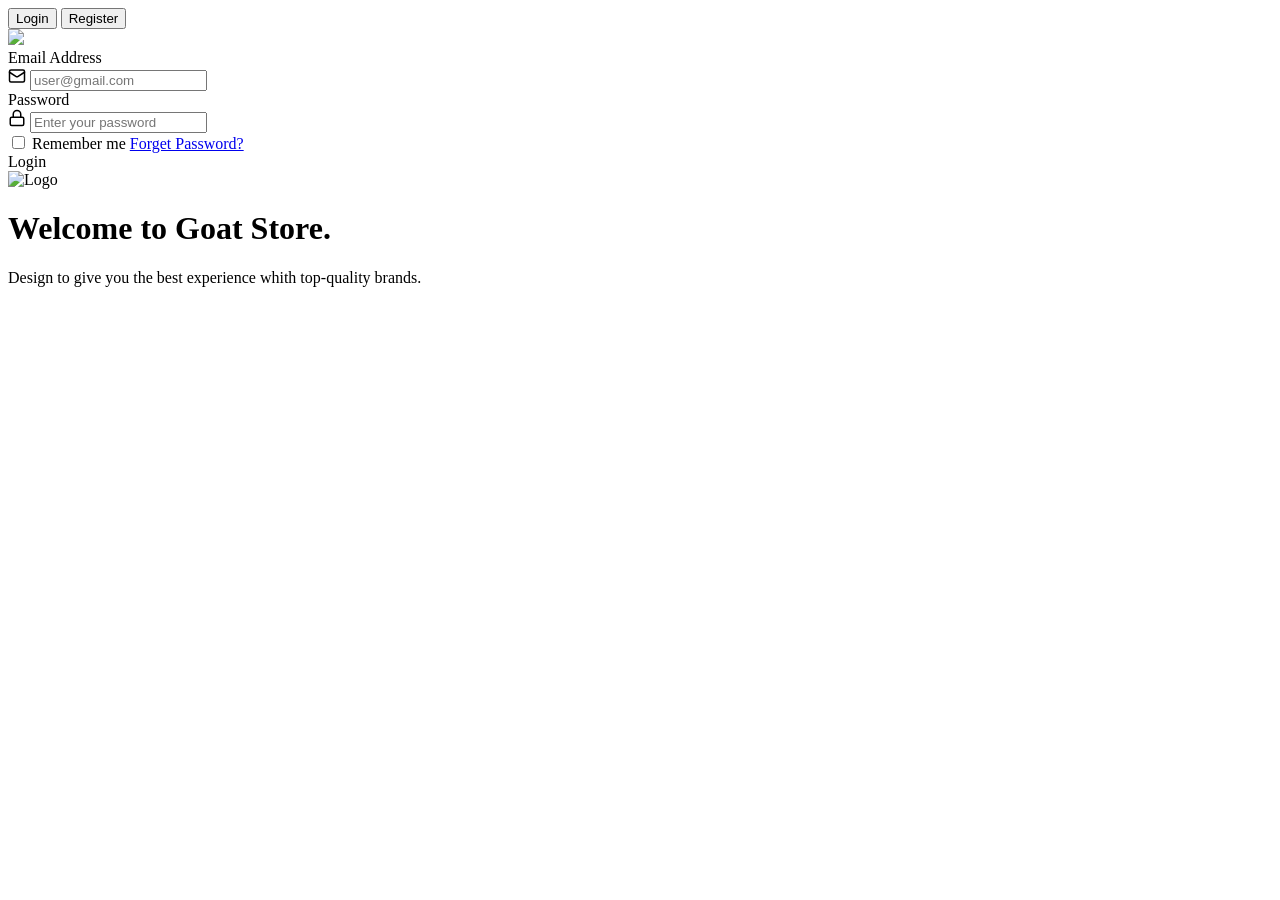
==== login.html @ 628f3836 "Add files via upload" ====
<!DOCTYPE html>
<html lang="en">
<head>
    <meta charset="UTF-8">
    
    <title>Login</title>
    <link rel="stylesheet" href="css/login.css">

</head>
<body>
    <div class="parent">
        <div class="div1">
            <div class="toggle-container">
                <!-- الطبقة المتحركة خلف الأزرار -->
                <div class="toggle-slider"></div>

                <!-- الأزرار -->
                <button class="toggle-btn active" onclick="switchTab(this, 'login')">Login</button>
                <button class="toggle-btn" onclick="switchTab(this, 'register')">Register</button>
            </div>
            <div class="div-logo-white">
                <img src="./img/Gemini_Generated_Image_jregpmjregpmjreg-removebg-preview.png" class="logo-white">
            </div>
            
            <div class="input-field" id="input-email">
                <label for="email">Email Address</label>
                <div class="input-wrapper">
                    <svg class="input-icon" xmlns="http://www.w3.org/2000/svg" width="18" height="18" viewBox="0 0 24 24" fill="none" stroke="currentColor" stroke-width="2" stroke-linecap="round" stroke-linejoin="round"><rect width="20" height="16" x="2" y="4" rx="2"/><path d="m22 7-8.97 5.7a1.94 1.94 0 0 1-2.06 0L2 7"/></svg>
                    <input type="email" id="email" placeholder="user@gmail.com" />
                </div>
            </div>

            <div class="input-field">
                <label for="password">Password</label>
                <div class="input-wrapper">
                    <svg class="input-icon" xmlns="http://www.w3.org/2000/svg" width="18" height="18" viewBox="0 0 24 24" fill="none" stroke="currentColor" stroke-width="2" stroke-linecap="round" stroke-linejoin="round"><rect width="18" height="11" x="3" y="11" rx="2" ry="2"/><path d="M7 11V7a5 5 0 0 1 10 0v4"/></svg>
                    <input type="password" id="password" placeholder="Enter your password" />
                </div>
            </div>
            
            <div class="remember-forget">
                <label class="custom-checkbox">
                    <input type="checkbox" id="remember">
                    <span class="checkmark"></span>
                    <span class="label-text">Remember me</span>
                </label>
                <a href="#" class="forget-link">Forget Password?</a>
            </div>
            <div class="dev">
                Login
            </div>
            
            


        </div>
        <div class="div2">
            <img src="./img/download.png" alt="Logo" class="logo">
            <h1 class="welcome-text">
                Welcome to Goat Store.
            </h1>
            <p class="description-text">
                Design to give you the best experience whith top-quality brands.
            </p>
            

        </div>
    </div>
    <script src="CSS/login.js"></script>
</body>
</html>
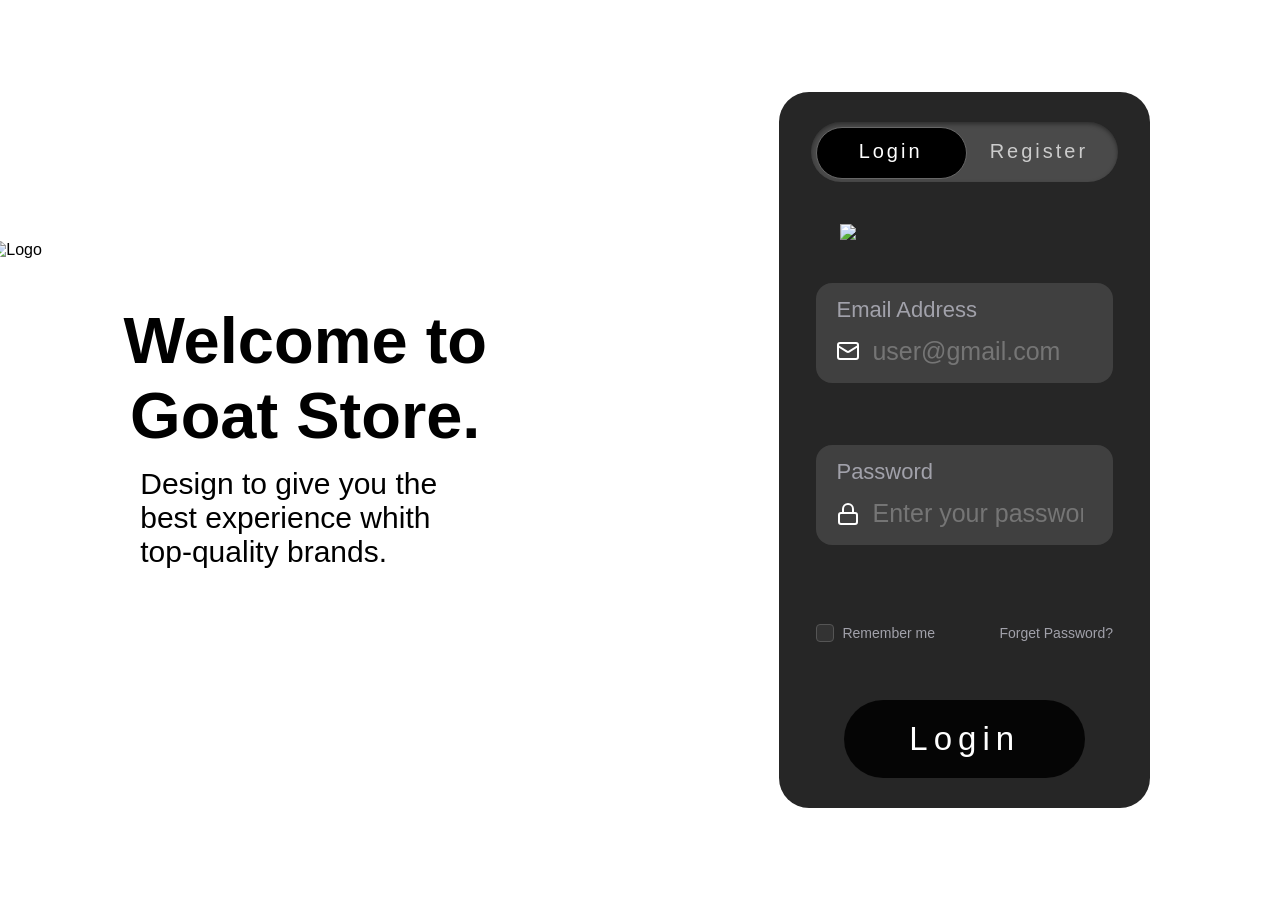
==== commit bd7e2a63: "Implement CSS styles for login page Added CSS styles for layout and design enhancements." ====
--- a/login.html
+++ b/login.html
@@ -1,71 +1,460 @@
-<!DOCTYPE html>
-<html lang="en">
-<head>
-    <meta charset="UTF-8">
-    
-    <title>Login</title>
-    <link rel="stylesheet" href="css/login.css">
-
-</head>
-<body>
-    <div class="parent">
-        <div class="div1">
-            <div class="toggle-container">
-                <!-- الطبقة المتحركة خلف الأزرار -->
-                <div class="toggle-slider"></div>
-
-                <!-- الأزرار -->
-                <button class="toggle-btn active" onclick="switchTab(this, 'login')">Login</button>
-                <button class="toggle-btn" onclick="switchTab(this, 'register')">Register</button>
-            </div>
-            <div class="div-logo-white">
-                <img src="./img/Gemini_Generated_Image_jregpmjregpmjreg-removebg-preview.png" class="logo-white">
-            </div>
-            
-            <div class="input-field" id="input-email">
-                <label for="email">Email Address</label>
-                <div class="input-wrapper">
-                    <svg class="input-icon" xmlns="http://www.w3.org/2000/svg" width="18" height="18" viewBox="0 0 24 24" fill="none" stroke="currentColor" stroke-width="2" stroke-linecap="round" stroke-linejoin="round"><rect width="20" height="16" x="2" y="4" rx="2"/><path d="m22 7-8.97 5.7a1.94 1.94 0 0 1-2.06 0L2 7"/></svg>
-                    <input type="email" id="email" placeholder="user@gmail.com" />
-                </div>
-            </div>
-
-            <div class="input-field">
-                <label for="password">Password</label>
-                <div class="input-wrapper">
-                    <svg class="input-icon" xmlns="http://www.w3.org/2000/svg" width="18" height="18" viewBox="0 0 24 24" fill="none" stroke="currentColor" stroke-width="2" stroke-linecap="round" stroke-linejoin="round"><rect width="18" height="11" x="3" y="11" rx="2" ry="2"/><path d="M7 11V7a5 5 0 0 1 10 0v4"/></svg>
-                    <input type="password" id="password" placeholder="Enter your password" />
-                </div>
-            </div>
-            
-            <div class="remember-forget">
-                <label class="custom-checkbox">
-                    <input type="checkbox" id="remember">
-                    <span class="checkmark"></span>
-                    <span class="label-text">Remember me</span>
-                </label>
-                <a href="#" class="forget-link">Forget Password?</a>
-            </div>
-            <div class="dev">
-                Login
-            </div>
-            
-            
-
-
-        </div>
-        <div class="div2">
-            <img src="./img/download.png" alt="Logo" class="logo">
-            <h1 class="welcome-text">
-                Welcome to Goat Store.
-            </h1>
-            <p class="description-text">
-                Design to give you the best experience whith top-quality brands.
-            </p>
-            
-
-        </div>
-    </div>
-    <script src="CSS/login.js"></script>
-</body>
-</html>+<!DOCTYPE html>
+<html lang="en">
+<head>
+    <meta charset="UTF-8">
+    
+    <title>Login</title>
+    <style>
+        body {
+    background-size: cover;
+    background-color: #ffffff;
+    margin: 0;
+    min-height: 100vh;
+    position: relative;
+    font-family: 'Inter', sans-serif;
+    overflow: hidden;
+}
+
+body::before {
+    content: "";
+    position: fixed;
+    inset: 0;
+    
+    background-image:
+    linear-gradient(
+            to right,
+            transparent 0%,
+            rgba(0, 0, 0, 0.2) 40%,
+            rgba(0, 0, 0, 0.95) 100%
+        ),
+        radial-gradient(
+            ellipse at center,
+            transparent 30%,
+            rgba(0, 0, 0, 0.8) 100%
+        ),
+    
+    
+
+    
+    
+}
+
+.parent {
+    display: grid;
+    grid-template-columns: repeat(10, 1fr);
+    grid-template-rows: repeat(10, 1fr);
+    gap: 19px;
+    width: 100%;
+    min-height: 100vh;
+}
+    
+
+
+.div2 {
+    grid-column: span 3 / span 3;
+    grid-row: span 8 / span 8;
+    grid-column-start: 2;
+    grid-row-start: 2;
+    display: flex;
+    justify-content: center;
+    align-items: center;
+    flex-direction: column;
+    gap: 0;
+}
+
+.logo{
+    width: 650px;
+}
+.welcome-text{
+    color: rgb(0, 0, 0);
+    font-size: 65px;
+    
+    text-align: center;
+    transform: translateX(-10px);
+    
+}
+.description-text{
+    
+    color: rgb(0, 0, 0);
+    font-size: 30px;
+    text-align: center;
+    width: 350px;
+    overflow-wrap: break-word;
+    transform: translateY(-60px);
+    text-align: left;
+}
+
+
+.div1 {
+    grid-column: span 3 / span 3;
+    grid-row: span 8 / span 8;
+    grid-column-start: 7;
+    grid-row-start: 2;
+    background-color: rgba(0, 0, 0, 0.851);
+    border-radius: 30px;
+    display: flex;
+    flex-direction: column;
+    justify-content: space-between;
+    align-items: space-evenly;
+    padding: 30px 0;        /* يمنع التلامس من فوق وتحت */
+    width: 100%;
+}
+
+.toggle-container {
+    position: relative;
+    display: flex;
+    background-size: cover;
+    background-color: #4a4a4a; /* اللون الرمادي للحاوية */
+    border-radius: 50px;       /* تجعل الحواف دائرية بالكامل (Pill Shape) */
+    padding: 5px;
+    width: 80%;               /* تجعل العرض مريب ومستجيب مع الحاوية */
+    max-width: 390px;         /* تمنع الحاوية من التمدد بشكل مبالغ فيه في الشاشات الكبيرة */
+    height: 50px;
+    box-shadow: inset 0 2px 4px rgba(0, 0, 0, 0.4);
+    margin-inline: auto;
+    overflow: hidden;         /* تم إضافة الفاصلة المنقوطة ناقصة ؛ */
+}
+.toggle-container::before {
+    content: '';
+    position: absolute;
+    top: 0;
+    left: 0;
+    right: 0;
+    bottom: 0;
+  /* بنستخدم الـ CSS Variables اللي ه نتحكم فيها بالـ JS */
+    background: radial-gradient(circle 80px at var(--x, 50%) var(--y, 50%),
+        rgba(138, 138, 138, 0.25),
+      /* لون الإضاءة البرتقالي الدافئ */
+        transparent 80%);
+    opacity: 0;
+    transition: opacity 0.3s ease;
+}
+.toggle-container:hover {
+    color: #ffffff;
+  /* النص ينور بالبرتقالي */
+    border-color: #9a9a9a;
+  /* الحواف تنور */
+}
+
+.toggle-container:hover::before {
+    opacity: 1;
+  /* الإضاءة تظهر */
+}
+
+/* الزر الأسود الداخلي المحدّد (Slider) */
+.toggle-slider {
+    position: absolute;
+    top: 5px;
+    left: 5px;
+    width: calc(50% - 5px);
+    height: calc(100% - 10px);
+    background-color: #000000;
+    border-radius: 50px;
+    border: 1px solid #666;
+    transition: transform 0.3s cubic-bezier(0.4, 0, 0.2, 1);
+    z-index: 1;
+    pointer-events: none;
+    
+}
+
+/* تنسيق النصوص/الأزرار */
+.toggle-btn {
+    flex: 1;
+    background: none;
+    border: none;
+    color: #ccc;
+    font-size: 20px;
+    font-weight: 500;
+    padding: 10px 0;
+    cursor: pointer;
+    z-index: 1; /* عشان الكلام يظهر فوق الزر الأسود */
+    transition: color 0.3s ease;
+    
+    letter-spacing: 3px;
+}
+
+/* لون النص لما يكون مفعّل */
+.toggle-btn.active {
+    color: #ffffff;
+}
+.dev{
+    position: relative;
+    display: flex;
+    flex-direction: column;
+    justify-content: center;
+    align-items: center;
+    letter-spacing: 6px;
+    border-radius: 50px;
+    background-color: rgba(0, 0, 0, 0.851);
+    padding: 20px;
+    width: 65%;
+    color: #ffffff;
+    font-size: 33px;
+    margin: 0 auto; 
+    box-sizing: border-box;
+    cursor: pointer;
+}
+.dev::before{
+    content: '';
+    position: absolute;
+    top: 0;
+    left: 0;
+    right: 0;
+    bottom: 0;
+    opacity: 0;
+    transition: opacity 0.3s ease;
+    background: radial-gradient(circle 80px at var(--x, 50%) var(--y, 50%),
+        rgba(208, 208, 208, 0.25),
+        transparent 80%);
+    border-radius: 50px;
+}
+.dev:hover{
+    color: #ffffff;
+
+    border-color: #9a9a9a;
+}
+.dev:hover::before {
+    opacity: 1;
+
+}
+/* الحاوية الكلية لكل حقل مدخلات */
+/* الخانة الرئيسية */
+/* الخانة الرئيسية */
+.input-field {
+  display: flex;
+  flex-direction: column;
+  justify-content: space-between; /* توزّع الـ Label والإنبوت على كامل ارتفاع الخانة */
+  background-color: #404040;
+  border-radius: 16px; /* زيادة التدوير لتتناسب مع الحجم الكبير */
+  padding: 16px 20px; /* بادينج مريح يمنع التزييف */
+  margin: 0 auto 20px auto; /* لتوسيط الخانة نفسها أفقياً */
+  width: 80%;
+  height: 100px;
+  
+  box-sizing: border-box;
+}
+#input-email{
+    
+}
+
+/* العنوان (Email Address / Password) - بقى أكبر ومريح للعين */
+.input-field label {
+  color: #a1a1aa;
+  font-size: 22px; /* كبرنا الخط */
+  font-weight: 500;
+  line-height: 1;
+}
+
+/* الحاوية الداخلية للأيقونة والإنبوت */
+.input-wrapper {
+  display: flex;
+  align-items: center;
+  position: relative;
+  width: 100%;
+}
+
+/* النص اللي بيتكتب جوه الانبوت */
+.input-wrapper input {
+  width: 100%; /* تمديد الحقل للـ 100% ليملأ الحاوية بالكامل */
+  background: transparent;
+  border: none;
+  outline: none;
+  color: #ffffff;
+  font-size: 25px;
+  font-weight: 500;
+  padding-left: 36px; /* مسافة للأيقونة الشمال */
+  padding-right: 10px; /* تقليل المسافة اليمين ليمتد النص لنهاية الخانة */
+  box-sizing: border-box;
+  
+}
+
+/* الأيقونة الشمال (رسالة / قفل) */
+.input-wrapper .input-icon {
+  position: absolute;
+  left: 0;
+  top: 50%;
+  transform: translateY(-50%);
+  width: 24px;
+  height: 24px;
+  color: #ffffff;
+  pointer-events: none;
+}
+/* الحاوية باستخدام CSS Grid */
+.remember-forget {
+  display: grid;
+  grid-template-columns: 1fr auto; /* المربع والنص يميناً ولينك الباسورد شمالاً */
+  align-items: center;
+  width: 80%;
+  max-width: 390px;
+  margin: 16px auto;
+}
+
+/* تنسيق الـ Custom Checkbox */
+.custom-checkbox {
+  display: inline-flex;
+  align-items: center;
+  position: relative;
+  cursor: pointer;
+  user-select: none;
+}
+
+/* إخفاء الـ Checkbox الأصلي للمتصفح */
+.custom-checkbox input {
+  position: absolute;
+  opacity: 0;
+  cursor: pointer;
+  height: 0;
+  width: 0;
+}
+
+/* شكل المربع الرمادي المخصص (تطابق مع الصورة) */
+.checkmark {
+  height: 18px;
+  width: 18px;
+  background-color: #333333;
+  border: 1.5px solid #555555;
+  border-radius: 4px;
+  margin-right: 8px;
+  box-sizing: border-box;
+  transition: all 0.2s ease;
+}
+
+/* لون المربع عند التحديد */
+.custom-checkbox input:checked ~ .checkmark {
+  background-color: #555555;
+  border-color: #777777;
+}
+
+/* نص Remember me */
+.label-text {
+  color: #a1a1aa;
+  font-size: 14px;
+}
+
+/* نص Forget Password */
+.forget-link {
+  color: #a1a1aa;
+  font-size: 14px;
+  text-decoration: none;
+  justify-self: end; /* محاذاة أقصى اليمين */
+}
+
+.forget-link:hover {
+  color: #ffffff;
+}
+
+.logo-white{
+    width: 250px;
+    
+    margin: 0 auto;
+    display: block;
+}
+    </style>
+
+</head>
+<body>
+    <div class="parent">
+        <div class="div1">
+            <div class="toggle-container">
+                <!-- الطبقة المتحركة خلف الأزرار -->
+                <div class="toggle-slider"></div>
+
+                <!-- الأزرار -->
+                <button class="toggle-btn active" onclick="switchTab(this, 'login')">Login</button>
+                <button class="toggle-btn" onclick="switchTab(this, 'register')">Register</button>
+            </div>
+            <div class="div-logo-white">
+                <img src="./img/Gemini_Generated_Image_jregpmjregpmjreg-removebg-preview.png" class="logo-white">
+            </div>
+            
+            <div class="input-field" id="input-email">
+                <label for="email">Email Address</label>
+                <div class="input-wrapper">
+                    <svg class="input-icon" xmlns="http://www.w3.org/2000/svg" width="18" height="18" viewBox="0 0 24 24" fill="none" stroke="currentColor" stroke-width="2" stroke-linecap="round" stroke-linejoin="round"><rect width="20" height="16" x="2" y="4" rx="2"/><path d="m22 7-8.97 5.7a1.94 1.94 0 0 1-2.06 0L2 7"/></svg>
+                    <input type="email" id="email" placeholder="user@gmail.com" />
+                </div>
+            </div>
+
+            <div class="input-field">
+                <label for="password">Password</label>
+                <div class="input-wrapper">
+                    <svg class="input-icon" xmlns="http://www.w3.org/2000/svg" width="18" height="18" viewBox="0 0 24 24" fill="none" stroke="currentColor" stroke-width="2" stroke-linecap="round" stroke-linejoin="round"><rect width="18" height="11" x="3" y="11" rx="2" ry="2"/><path d="M7 11V7a5 5 0 0 1 10 0v4"/></svg>
+                    <input type="password" id="password" placeholder="Enter your password" />
+                </div>
+            </div>
+            
+            <div class="remember-forget">
+                <label class="custom-checkbox">
+                    <input type="checkbox" id="remember">
+                    <span class="checkmark"></span>
+                    <span class="label-text">Remember me</span>
+                </label>
+                <a href="#" class="forget-link">Forget Password?</a>
+            </div>
+            <div class="dev">
+                Login
+            </div>
+            
+            
+
+
+        </div>
+        <div class="div2">
+            <img src="./img/download.png" alt="Logo" class="logo">
+            <h1 class="welcome-text">
+                Welcome to Goat Store.
+            </h1>
+            <p class="description-text">
+                Design to give you the best experience whith top-quality brands.
+            </p>
+            
+
+        </div>
+    </div>
+    <script>
+        function switchTab(button, tabName) {
+    const container = button.parentElement;
+    const slider = container.querySelector('.toggle-slider');
+    const buttons = container.querySelectorAll('.toggle-btn');
+
+  // إزالة التفعيل وتطبيقه على الزر المضغوط
+    buttons.forEach(btn => btn.classList.remove('active'));
+    button.classList.add('active');
+
+  // عناصر الفورم في الصفحة
+    const loginForm = document.getElementById('login-form');
+    const registerForm = document.getElementById('register-form');
+
+    if (tabName === 'register') {
+    // 1. تحريك السلايدر الأسود ناحية اليمين (Register)
+        slider.style.transform = 'translateX(100%)';
+    
+    // 2. إخفاء دخول وإظهار تسجيل جديد
+        loginForm.style.display = 'none';
+        registerForm.style.display = 'block';
+    } else {
+    // 1. إرجاع السلايدر الأسود لـ Login
+        slider.style.transform = 'translateX(0)';
+    
+    // 2. إظهار دخول وإخفاء تسجيل جديد
+        loginForm.style.display = 'block';
+        registerForm.style.display = 'none';
+        }
+}
+
+const lanternButtons = document.querySelectorAll('.dev, .toggle-container');
+
+lanternButtons.forEach(button => {
+    button.addEventListener('mousemove', (e) => {
+        const rect = button.getBoundingClientRect();
+
+        const x = e.clientX - rect.left;
+        const y = e.clientY - rect.top;
+
+        button.style.setProperty('--x', `${x}px`);
+        button.style.setProperty('--y', `${y}px`);
+    });
+});
+    </script>
+</body>
+</html>
